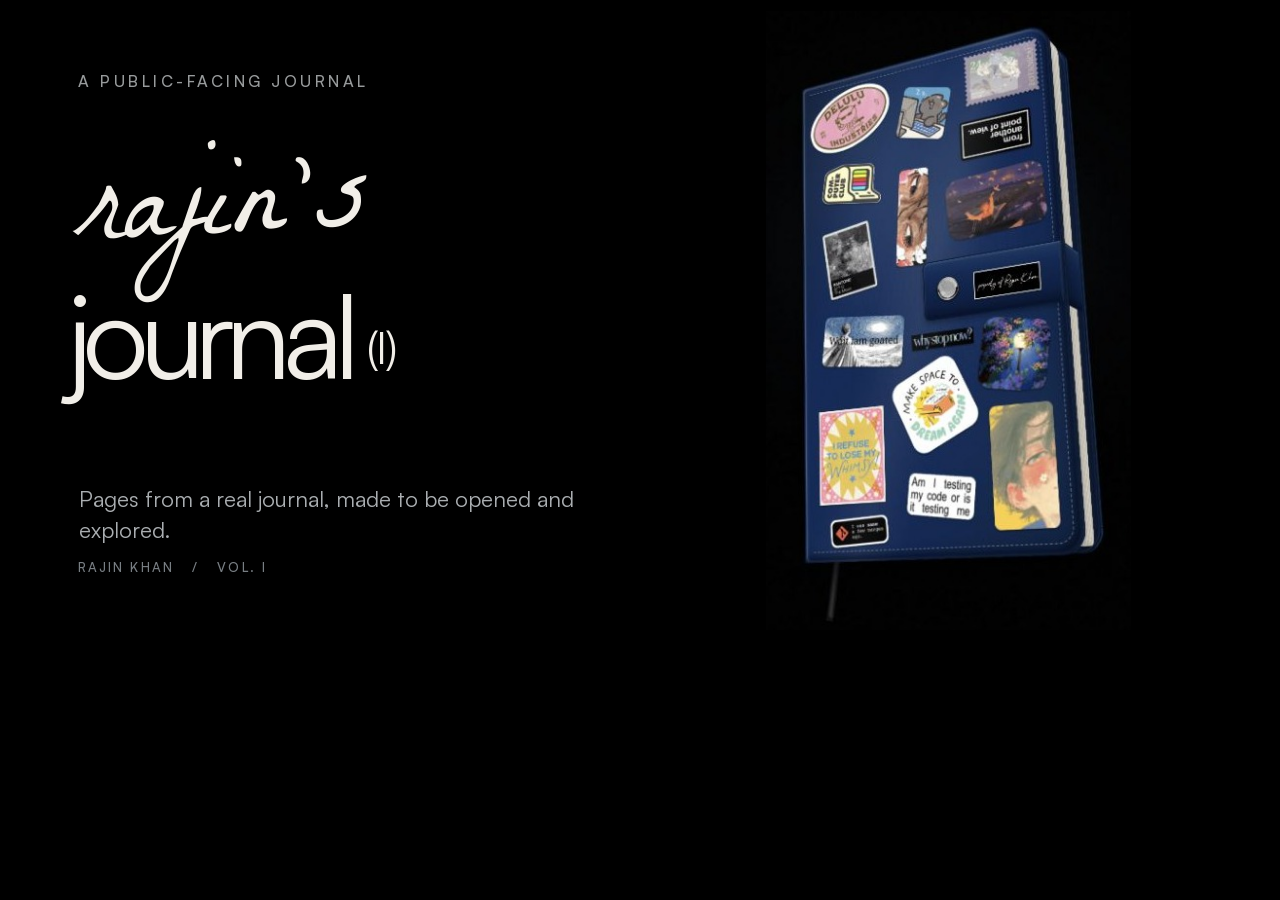
==== og-image.html @ ba843f46 "optimize for seo" ====
<!doctype html>
<html lang="en">
  <head>
    <meta charset="utf-8" />
    <meta name="viewport" content="width=device-width, initial-scale=1" />
    <meta name="robots" content="noindex, nofollow" />
    <title>rajin's journal (I) — social image</title>
    <style>
      @font-face { font-family: Satoshi; src: url('./assets/fonts/satoshi-400.woff2') format('woff2'); font-weight: 400; }
      @font-face { font-family: Satoshi; src: url('./assets/fonts/satoshi-500.woff2') format('woff2'); font-weight: 500; }
      @font-face { font-family: 'La Belle Aurore'; src: url('./assets/fonts/la-belle-aurore-latin.woff2') format('woff2'); }
      * { box-sizing: border-box; }
      html, body { width: 1200px; height: 630px; margin: 0; overflow: hidden; }
      body { background: #000; color: #f1eee8; font-family: Satoshi, sans-serif; }
      main { position: relative; width: 1200px; height: 630px; overflow: hidden; }
      .eyebrow { position: absolute; top: 70px; left: 78px; margin: 0; color: #989b9c; font-size: 16px; font-weight: 500; letter-spacing: .22em; text-transform: uppercase; }
      h1 { position: absolute; top: 163px; left: 68px; margin: 0; font-weight: 400; line-height: .88; }
      h1 .hand { display: block; margin-left: 9px; font-family: 'La Belle Aurore', cursive; font-size: 118px; transform: rotate(-3deg); }
      h1 .solid { display: inline-block; margin-top: 17px; font-size: 116px; letter-spacing: -.075em; }
      h1 .volume { display: inline-block; margin-left: 16px; font-size: 45px; letter-spacing: -.04em; vertical-align: 15px; }
      .description { position: absolute; top: 484px; left: 79px; width: 540px; margin: 0; color: #aaaeb1; font-size: 22px; line-height: 1.4; }
      .book { position: absolute; top: 11px; right: 69px; width: 365px; height: auto; }
      .edge { position: absolute; left: 78px; bottom: 54px; color: #787e83; font-size: 13px; font-weight: 500; letter-spacing: .16em; text-transform: uppercase; }
    </style>
  </head>
  <body>
    <main>
      <p class="eyebrow">A PUBLIC-FACING JOURNAL</p>
      <h1><span class="hand">rajin's</span><span class="solid">journal</span><span class="volume">(I)</span></h1>
      <p class="description">Pages from a real journal, made to be opened and explored.</p>
      <span class="edge">RAJIN KHAN&nbsp;&nbsp; / &nbsp;&nbsp;VOL. I</span>
      <img class="book" src="./assets/og-journal.jpg" alt="A navy leather journal covered in stickers" />
    </main>
  </body>
</html>
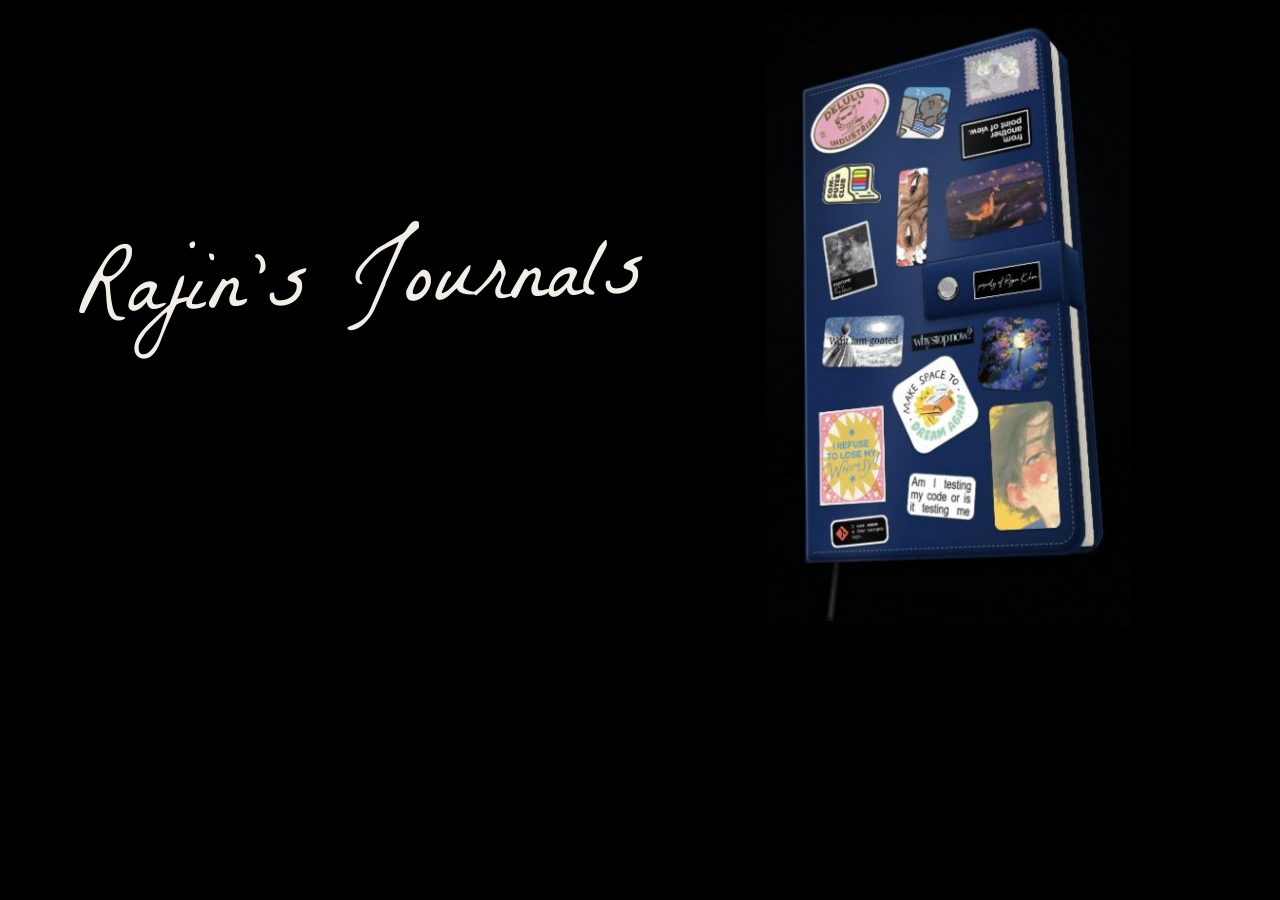
==== commit dd8fbd76: "simplify og image" ====
--- a/og-image.html
+++ b/og-image.html
@@ -4,31 +4,20 @@
     <meta charset="utf-8" />
     <meta name="viewport" content="width=device-width, initial-scale=1" />
     <meta name="robots" content="noindex, nofollow" />
-    <title>rajin's journal (I) — social image</title>
+    <title>Rajin's Journals — social image</title>
     <style>
-      @font-face { font-family: Satoshi; src: url('./assets/fonts/satoshi-400.woff2') format('woff2'); font-weight: 400; }
-      @font-face { font-family: Satoshi; src: url('./assets/fonts/satoshi-500.woff2') format('woff2'); font-weight: 500; }
       @font-face { font-family: 'La Belle Aurore'; src: url('./assets/fonts/la-belle-aurore-latin.woff2') format('woff2'); }
       * { box-sizing: border-box; }
       html, body { width: 1200px; height: 630px; margin: 0; overflow: hidden; }
-      body { background: #000; color: #f1eee8; font-family: Satoshi, sans-serif; }
+      body { background: #000; color: #f1eee8; }
       main { position: relative; width: 1200px; height: 630px; overflow: hidden; }
-      .eyebrow { position: absolute; top: 70px; left: 78px; margin: 0; color: #989b9c; font-size: 16px; font-weight: 500; letter-spacing: .22em; text-transform: uppercase; }
-      h1 { position: absolute; top: 163px; left: 68px; margin: 0; font-weight: 400; line-height: .88; }
-      h1 .hand { display: block; margin-left: 9px; font-family: 'La Belle Aurore', cursive; font-size: 118px; transform: rotate(-3deg); }
-      h1 .solid { display: inline-block; margin-top: 17px; font-size: 116px; letter-spacing: -.075em; }
-      h1 .volume { display: inline-block; margin-left: 16px; font-size: 45px; letter-spacing: -.04em; vertical-align: 15px; }
-      .description { position: absolute; top: 484px; left: 79px; width: 540px; margin: 0; color: #aaaeb1; font-size: 22px; line-height: 1.4; }
+      h1 { position: absolute; top: 247px; left: 77px; margin: 0; font-family: 'La Belle Aurore', cursive; font-size: 86px; font-weight: 400; line-height: 1; white-space: nowrap; transform: rotate(-2deg); }
       .book { position: absolute; top: 11px; right: 69px; width: 365px; height: auto; }
-      .edge { position: absolute; left: 78px; bottom: 54px; color: #787e83; font-size: 13px; font-weight: 500; letter-spacing: .16em; text-transform: uppercase; }
     </style>
   </head>
   <body>
     <main>
-      <p class="eyebrow">A PUBLIC-FACING JOURNAL</p>
-      <h1><span class="hand">rajin's</span><span class="solid">journal</span><span class="volume">(I)</span></h1>
-      <p class="description">Pages from a real journal, made to be opened and explored.</p>
-      <span class="edge">RAJIN KHAN&nbsp;&nbsp; / &nbsp;&nbsp;VOL. I</span>
+      <h1>Rajin's Journals</h1>
       <img class="book" src="./assets/og-journal.jpg" alt="A navy leather journal covered in stickers" />
     </main>
   </body>
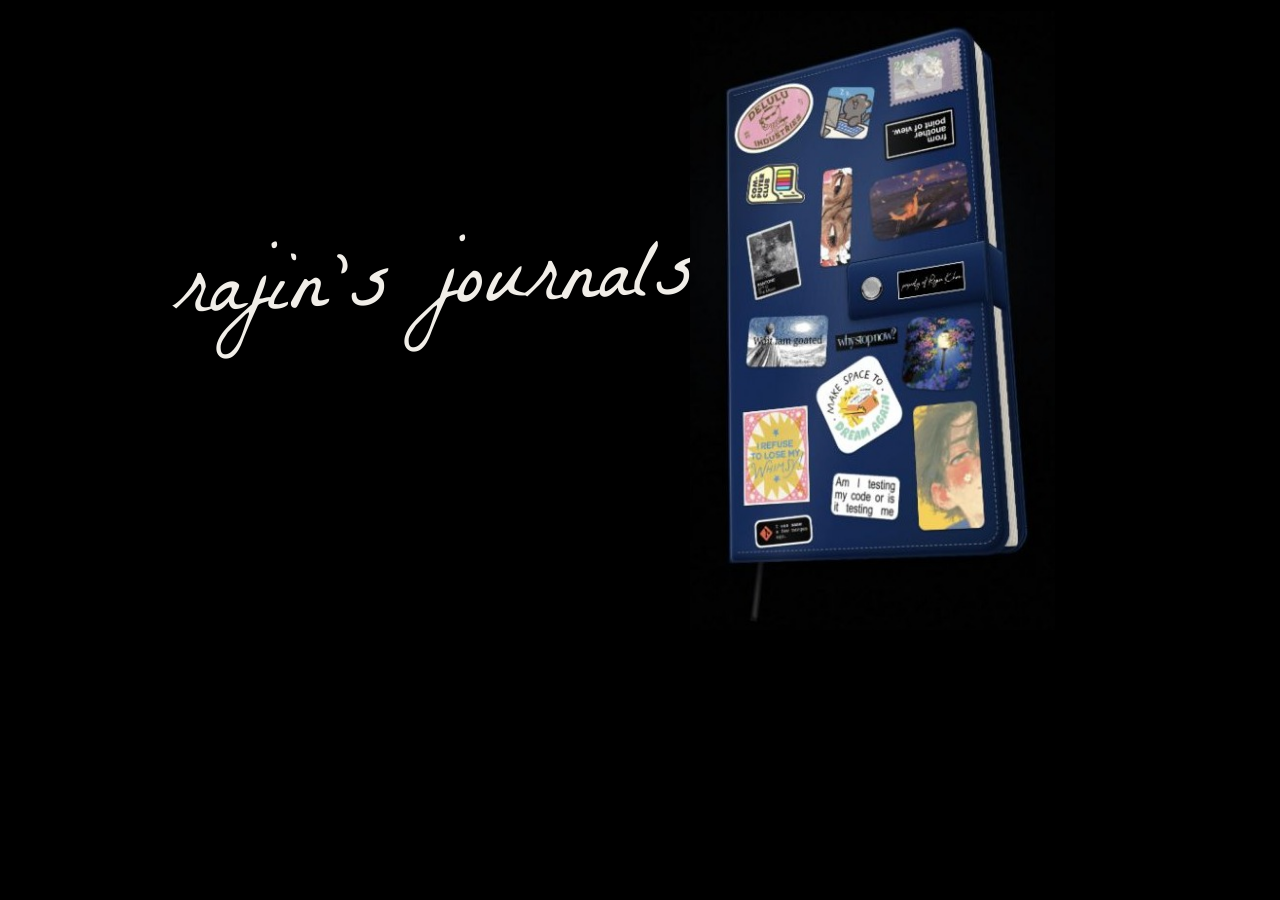
==== commit f35c0140: "update social images" ====
--- a/og-image.html
+++ b/og-image.html
@@ -4,20 +4,25 @@
     <meta charset="utf-8" />
     <meta name="viewport" content="width=device-width, initial-scale=1" />
     <meta name="robots" content="noindex, nofollow" />
-    <title>Rajin's Journals — social image</title>
+    <title>rajin's journals</title>
     <style>
       @font-face { font-family: 'La Belle Aurore'; src: url('./assets/fonts/la-belle-aurore-latin.woff2') format('woff2'); }
       * { box-sizing: border-box; }
       html, body { width: 1200px; height: 630px; margin: 0; overflow: hidden; }
       body { background: #000; color: #f1eee8; }
       main { position: relative; width: 1200px; height: 630px; overflow: hidden; }
-      h1 { position: absolute; top: 247px; left: 77px; margin: 0; font-family: 'La Belle Aurore', cursive; font-size: 86px; font-weight: 400; line-height: 1; white-space: nowrap; transform: rotate(-2deg); }
-      .book { position: absolute; top: 11px; right: 69px; width: 365px; height: auto; }
+      h1 { position: absolute; top: 247px; left: 175px; margin: 0; font-family: 'La Belle Aurore', cursive; font-size: 86px; font-weight: 400; line-height: 1; white-space: nowrap; transform: rotate(-2deg); }
+      .book { position: absolute; top: 11px; right: 145px; width: 365px; height: auto; }
+      @media (min-width: 1800px) {
+        html, body, main { width: 2400px; height: 900px; }
+        h1 { top: 350px; left: 500px; font-size: 150px; }
+        .book { top: 13px; right: 465px; width: 510px; }
+      }
     </style>
   </head>
   <body>
     <main>
-      <h1>Rajin's Journals</h1>
+      <h1>rajin's journals</h1>
       <img class="book" src="./assets/og-journal.jpg" alt="A navy leather journal covered in stickers" />
     </main>
   </body>
